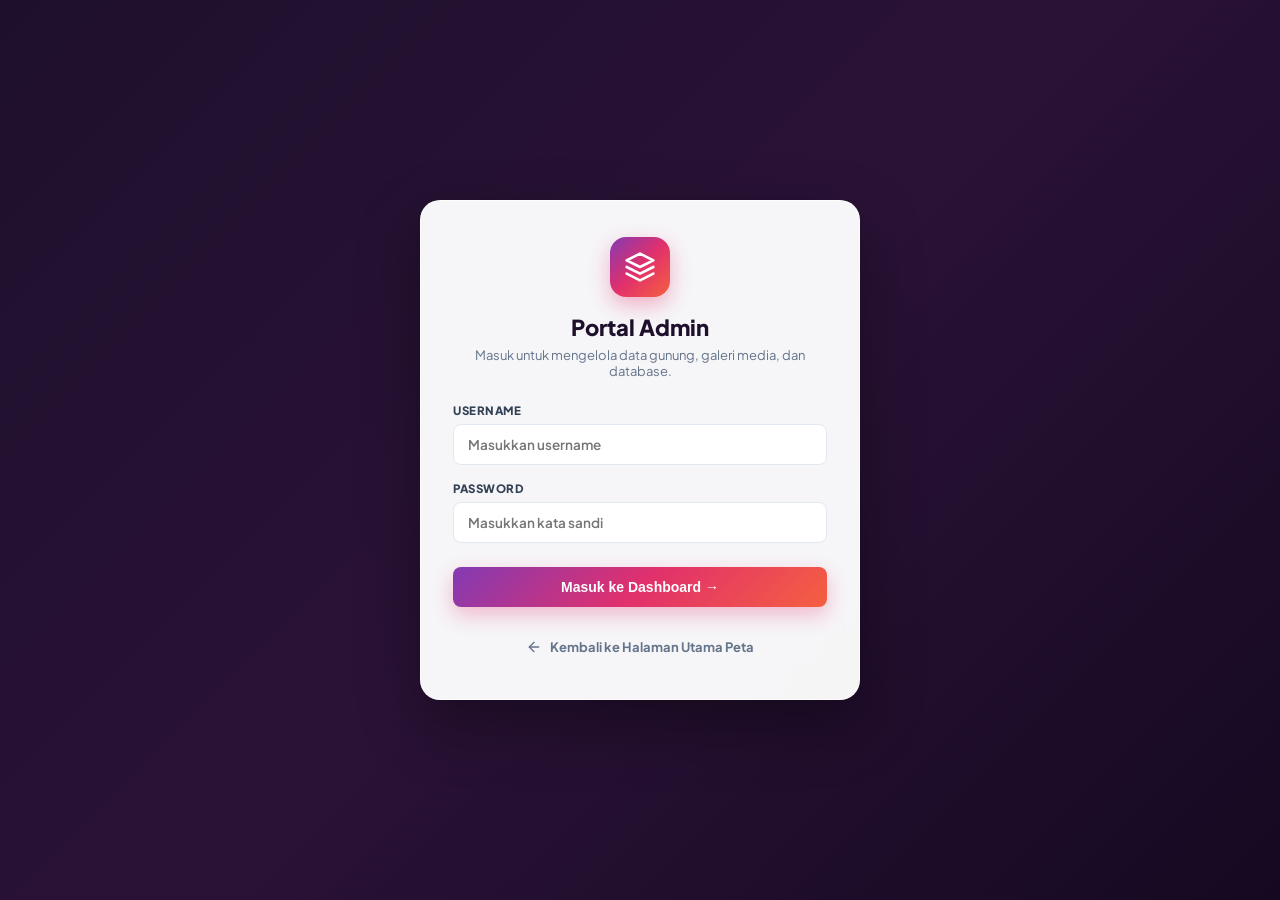
==== admin/index.html @ 13b09b6c "Kosongkan input login dan matikan autocomplete demi keamanan" ====
<!DOCTYPE html>
<html lang="id">
<head>
  <meta charset="UTF-8">
  <meta name="viewport" content="width=device-width, initial-scale=1.0">
  <title>Portal Admin &amp; Database — Mountain Gallery</title>

  <!-- Google Fonts -->
  <link rel="preconnect" href="https://fonts.googleapis.com">
  <link rel="preconnect" href="https://fonts.gstatic.com">
  <link href="https://fonts.googleapis.com/css2?family=Plus+Jakarta+Sans:wght@400;500;600;700;800;900&display=swap" rel="stylesheet">

  <!-- Admin Styles -->
  <link rel="stylesheet" href="../assets/css/admin.css">
</head>
<body>

  <!-- =========================================================
       1. LOGIN SCREEN (SHOWN WHEN NOT LOGGED IN)
       ========================================================= -->
  <div class="login-screen" id="loginScreen">
    <div class="login-card">
      <div class="login-logo">
        <span class="svg-icon">
          <svg viewBox="0 0 24 24"><path d="M12 2L2 7l10 5 10-5-10-5zM2 17l10 5 10-5M2 12l10 5 10-5"/></svg>
        </span>
      </div>
      <h2 class="login-title">Portal Admin</h2>
      <p class="login-subtitle">Masuk untuk mengelola data gunung, galeri media, dan database.</p>

      <form id="formLogin" autocomplete="off">
        <div class="form-group">
          <label for="loginUser">Username</label>
          <input type="text" id="loginUser" class="form-control" placeholder="Masukkan username" value="" required autocomplete="off">
        </div>

        <div class="form-group">
          <label for="loginPass">Password</label>
          <input type="password" id="loginPass" class="form-control" placeholder="Masukkan kata sandi" value="" required autocomplete="off">
        </div>

        <button type="submit" class="btn-login">
          Masuk ke Dashboard &rarr;
        </button>
      </form>

      <a href="../index.html" class="back-to-site">
        <span class="svg-icon"><svg viewBox="0 0 24 24"><line x1="19" y1="12" x2="5" y2="12"/><polyline points="12 19 5 12 12 5"/></svg></span>
        Kembali ke Halaman Utama Peta
      </a>
    </div>
  </div>

  <!-- =========================================================
       2. MAIN ADMIN APP (SHOWN WHEN AUTHENTICATED)
       ========================================================= -->
  <div class="admin-container" id="adminContainer">
    <!-- Topbar -->
    <header class="admin-topbar">
      <div class="admin-brand">
        <div class="admin-brand-logo">
          <span class="svg-icon"><svg viewBox="0 0 24 24"><path d="M3 19L9 8L14 15L17 11L21 19H3Z"/></svg></span>
        </div>
        <div class="admin-brand-text">
          <h1>Mountain Gallery <span class="badge-admin">Admin Portal</span></h1>
          <p>Database &amp; Content Management System</p>
        </div>
      </div>

      <div class="admin-topbar-actions">
        <a href="../index.html" class="btn-admin btn-admin-outline" target="_blank">
          <span class="svg-icon"><svg viewBox="0 0 24 24"><polygon points="1 6 1 22 8 18 16 22 23 18 23 2 16 6 8 2 1 6"/></svg></span>
          Lihat Peta Live
        </a>
        <button class="btn-admin btn-admin-danger" onclick="handleLogout()">
          <span class="svg-icon"><svg viewBox="0 0 24 24"><path d="M9 21H5a2 2 0 0 1-2-2V5a2 2 0 0 1 2-2h4"/><polyline points="16 17 21 12 16 7"/><line x1="21" y1="12" x2="9" y2="12"/></svg></span>
          Logout
        </button>
      </div>
    </header>

    <!-- Nav Tabs -->
    <nav class="admin-nav-tabs">
      <button class="admin-tab-btn active" data-tab="overview" onclick="switchTab('overview', this)">
        <span class="svg-icon"><svg viewBox="0 0 24 24"><rect x="3" y="3" width="7" height="7"/><rect x="14" y="3" width="7" height="7"/><rect x="14" y="14" width="7" height="7"/><rect x="3" y="14" width="7" height="7"/></svg></span>
        Ringkasan &amp; Statistik
      </button>

      <button class="admin-tab-btn" data-tab="mountains" onclick="switchTab('mountains', this)">
        <span class="svg-icon"><svg viewBox="0 0 24 24"><path d="M3 19L9 8L14 15L17 11L21 19H3Z"/></svg></span>
        Kelola Destinasi Gunung
      </button>

      <button class="admin-tab-btn" data-tab="media" onclick="switchTab('media', this)">
        <span class="svg-icon"><svg viewBox="0 0 24 24"><rect x="3" y="3" width="18" height="18" rx="2" ry="2"/><circle cx="8.5" cy="8.5" r="1.5"/><polyline points="21 15 16 10 5 21"/></svg></span>
        Kelola Galeri Foto &amp; Video
      </button>

      <button class="admin-tab-btn" data-tab="tools" onclick="switchTab('tools', this)">
        <span class="svg-icon"><svg viewBox="0 0 24 24"><path d="M21 15v4a2 2 0 0 1-2 2H5a2 2 0 0 1-2-2v-4"/><polyline points="7 10 12 15 17 10"/><line x1="12" y1="15" x2="12" y2="3"/></svg></span>
        Database &amp; Backup JSON
      </button>
    </nav>

    <!-- Main Content Area -->
    <main class="admin-main">
      
      <!-- =========================================================
           PANE 1: OVERVIEW & STATS
           ========================================================= -->
      <section class="tab-content-pane" id="tabPane-overview" style="display: block;">
        <div class="kpi-grid">
          <div class="kpi-card">
            <div class="kpi-icon-box kpi-icon-purple">
              <span class="svg-icon"><svg viewBox="0 0 24 24"><path d="M3 19L9 8L14 15L17 11L21 19H3Z"/></svg></span>
            </div>
            <div class="kpi-info">
              <span>Total Gunung Terdaftar</span>
              <h3 id="kpiTotalMountains">0</h3>
            </div>
          </div>

          <div class="kpi-card">
            <div class="kpi-icon-box kpi-icon-rose">
              <span class="svg-icon"><svg viewBox="0 0 24 24"><rect x="3" y="3" width="18" height="18" rx="2"/><circle cx="8.5" cy="8.5" r="1.5"/><polyline points="21 15 16 10 5 21"/></svg></span>
            </div>
            <div class="kpi-info">
              <span>Total Foto &amp; Video</span>
              <h3 id="kpiTotalMedia">0</h3>
            </div>
          </div>

          <div class="kpi-card">
            <div class="kpi-icon-box kpi-icon-emerald">
              <span class="svg-icon"><svg viewBox="0 0 24 24"><circle cx="12" cy="12" r="10"/><polyline points="12 6 12 12 16 14"/></svg></span>
            </div>
            <div class="kpi-info">
              <span>Total Jalur Pendakian</span>
              <h3 id="kpiTotalRoutes">0</h3>
            </div>
          </div>

          <div class="kpi-card">
            <div class="kpi-icon-box kpi-icon-amber">
              <span class="svg-icon"><svg viewBox="0 0 24 24"><path d="M22 12h-4l-3 9L9 3l-3 9H2"/></svg></span>
            </div>
            <div class="kpi-info">
              <span>Status Database</span>
              <h3 style="font-size:16px; color:var(--admin-emerald); margin-top:6px;">Tersinkronisasi</h3>
            </div>
          </div>
        </div>

        <div class="section-header">
          <div>
            <h2>Aksi Cepat &amp; Destinasi Terbaru</h2>
            <p>Kelola data gunung atau tambahkan destinasi baru ke peta secara instan.</p>
          </div>
          <button class="btn-admin btn-admin-primary" onclick="openAddMountainModal()">
            <span class="svg-icon"><svg viewBox="0 0 24 24"><line x1="12" y1="5" x2="12" y2="19"/><line x1="5" y1="12" x2="19" y2="12"/></svg></span>
            Tambah Gunung Baru
          </button>
        </div>

        <div style="background:var(--admin-surface); border:1px solid var(--admin-border); border-radius:var(--admin-radius-md); padding:20px;">
          <h4 style="font-size:14px; font-weight:800; margin-bottom:12px; color:var(--admin-text);">Daftar Gunung Tersimpan</h4>
          <div id="recentMountainsList"></div>
        </div>
      </section>

      <!-- =========================================================
           PANE 2: MOUNTAINS MANAGEMENT (CRUD)
           ========================================================= -->
      <section class="tab-content-pane" id="tabPane-mountains" style="display: none;">
        <div class="section-header">
          <div>
            <h2>Kelola Destinasi Gunung</h2>
            <p>Tambah, edit koordinat, ubah deskripsi, dan jalur pendakian.</p>
          </div>
          <button class="btn-admin btn-admin-primary" onclick="openAddMountainModal()">
            <span class="svg-icon"><svg viewBox="0 0 24 24"><line x1="12" y1="5" x2="12" y2="19"/><line x1="5" y1="12" x2="19" y2="12"/></svg></span>
            Tambah Gunung Baru
          </button>
        </div>

        <div class="mountain-table-container">
          <div class="table-search-bar">
            <input type="text" id="mountainSearchInput" class="form-control table-search-input" placeholder="Cari nama gunung atau lokasi...">
            <span style="font-size:12px; font-weight:700; color:var(--admin-muted);">Tersimpan di Local Database</span>
          </div>

          <div style="overflow-x:auto;">
            <table class="admin-table">
              <thead>
                <tr>
                  <th>Gunung</th>
                  <th>Ketinggian</th>
                  <th>Wilayah</th>
                  <th>Tingkat Kesulitan</th>
                  <th>Jumlah Media</th>
                  <th>Aksi</th>
                </tr>
              </thead>
              <tbody id="mountainTableBody"></tbody>
            </table>
          </div>
        </div>
      </section>

      <!-- =========================================================
           PANE 3: MEDIA & GALLERY MANAGER
           ========================================================= -->
      <section class="tab-content-pane" id="tabPane-media" style="display: none;">
        <div class="section-header">
          <div>
            <h2 id="currentMountainMediaTitle">Kelola Galeri Foto &amp; Video</h2>
            <p>Upload foto dokumentasi baru, atur cover utama, dan judul momen.</p>
          </div>
          <button class="btn-admin btn-admin-primary" onclick="openAddMediaModal()">
            <span class="svg-icon"><svg viewBox="0 0 24 24"><line x1="12" y1="5" x2="12" y2="19"/><line x1="5" y1="12" x2="19" y2="12"/></svg></span>
            Upload Foto / Video
          </button>
        </div>

        <!-- Selector Gunung -->
        <div class="media-mountain-selector" style="max-width:360px;">
          <label class="control-label" style="font-size:11.5px; font-weight:800; color:var(--admin-muted); margin-bottom:6px; display:block;">PILIH GUNUNG YANG DIKELOLA:</label>
          <select id="mediaMountainSelect" class="form-control" onchange="handleMediaMountainChange(event)"></select>
        </div>

        <!-- Media Grid -->
        <div class="media-grid" id="mediaGridContainer"></div>
      </section>

      <!-- =========================================================
           PANE 4: DATABASE TOOLS & BACKUP
           ========================================================= -->
      <section class="tab-content-pane" id="tabPane-tools" style="display: none;">
        <div class="section-header">
          <div>
            <h2>Database &amp; Alat Pemulihan</h2>
            <p>Ekspor backup seluruh data ke file JSON atau pulihkan data kapan saja.</p>
          </div>
        </div>

        <div class="grid-2-col">
          <!-- Backup Card -->
          <div style="background:var(--admin-surface); border:1px solid var(--admin-border); border-radius:var(--admin-radius-md); padding:24px;">
            <h3 style="font-size:16px; font-weight:900; margin-bottom:8px;">💾 Backup Database ke JSON</h3>
            <p style="font-size:12.5px; color:var(--admin-muted); margin-bottom:16px;">
              Unduh seluruh data master gunung, jalur pendakian, dan foto yang tersimpan ke dalam file backup <code>.json</code>.
            </p>
            <button class="btn-admin btn-admin-primary" onclick="handleExportJSON()">
              <span class="svg-icon"><svg viewBox="0 0 24 24"><path d="M21 15v4a2 2 0 0 1-2 2H5a2 2 0 0 1-2-2v-4"/><polyline points="7 10 12 15 17 10"/><line x1="12" y1="15" x2="12" y2="3"/></svg></span>
              Download Backup Database (.json)
            </button>
          </div>

          <!-- Restore Card -->
          <div style="background:var(--admin-surface); border:1px solid var(--admin-border); border-radius:var(--admin-radius-md); padding:24px;">
            <h3 style="font-size:16px; font-weight:900; margin-bottom:8px;">📥 Pulihkan Data dari JSON</h3>
            <p style="font-size:12.5px; color:var(--admin-muted); margin-bottom:16px;">
              Unggah file backup <code>.json</code> untuk memulihkan seluruh data gunung ke sistem.
            </p>
            <input type="file" id="importJsonInput" accept=".json" style="display:none;" onchange="handleImportJSON(event)">
            <button class="btn-admin btn-admin-outline" onclick="document.getElementById('importJsonInput').click()">
              <span class="svg-icon"><svg viewBox="0 0 24 24"><path d="M21 15v4a2 2 0 0 1-2 2H5a2 2 0 0 1-2-2v-4"/><polyline points="17 8 12 3 7 8"/><line x1="12" y1="3" x2="12" y2="15"/></svg></span>
              Pilih File Backup (.json)
            </button>
          </div>

          <!-- Password Settings Card -->
          <div style="background:var(--admin-surface); border:1px solid var(--admin-border); border-radius:var(--admin-radius-md); padding:24px;">
            <h3 style="font-size:16px; font-weight:900; margin-bottom:8px;">🔑 Ganti Username &amp; Password Admin</h3>
            <p style="font-size:12px; color:var(--admin-muted); margin-bottom:14px;">Ubah akun login portal admin Anda kapan saja.</p>
            <form id="formChangePassword">
              <div class="form-group">
                <label>Password Lama Saat Ini *</label>
                <input type="password" id="oldPasswordInput" class="form-control" placeholder="••••••••" required autocomplete="current-password">
              </div>
              <div class="form-group">
                <label>Username Baru (Opsional)</label>
                <input type="text" id="newUsernameInput" class="form-control" placeholder="cth: sufyan (kosongkan jika tetap admin)" autocomplete="username">
              </div>
              <div class="form-group">
                <label>Password Baru *</label>
                <input type="password" id="newPasswordInput" class="form-control" placeholder="••••••••" required autocomplete="new-password">
              </div>
              <button type="submit" class="btn-admin btn-admin-primary">Perbarui Akun Admin</button>
            </form>
          </div>

          <!-- Reset Card -->
          <div style="background:#fff1f2; border:1px solid #fecdd3; border-radius:var(--admin-radius-md); padding:24px;">
            <h3 style="font-size:16px; font-weight:900; color:var(--admin-rose); margin-bottom:8px;">⚠️ Reset ke Data Bawaan Pabrik</h3>
            <p style="font-size:12.5px; color:#881337; margin-bottom:16px;">
              Tindakan ini akan mengembalikan database ke 5 gunung awal (Cikuray, Papandayan, Sagara, Slamet, Tampomas).
            </p>
            <button class="btn-admin btn-admin-danger" onclick="handleResetDefaultDB()">
              Reset Seluruh Database
            </button>
          </div>
        </div>
      </section>

    </main>
  </div>

  <!-- =========================================================
       MODAL 1: TAMBAH / EDIT GUNUNG
       ========================================================= -->
  <div class="admin-modal-backdrop" id="modalMountain">
    <div class="admin-modal-card">
      <div class="admin-modal-header">
        <h3 id="modalMountainTitle">Tambah Destinasi Gunung</h3>
        <button type="button" class="btn-icon" onclick="closeMountainModal()">&times;</button>
      </div>

      <form id="formMountain">
        <div class="admin-modal-body">
          <input type="hidden" id="mountainIdInput">

          <div class="grid-2-col">
            <div class="form-group">
              <label>Nama Gunung *</label>
              <input type="text" id="mNama" class="form-control" placeholder="cth: Gunung Merbabu" required>
            </div>
            <div class="form-group">
              <label>Ketinggian Mdpl *</label>
              <input type="number" id="mMdpl" class="form-control" placeholder="cth: 3145" required>
            </div>
          </div>

          <div class="grid-2-col">
            <div class="form-group">
              <label>Kabupaten / Lokasi *</label>
              <input type="text" id="mLokasi" class="form-control" placeholder="cth: Magelang, Jawa Tengah" required>
            </div>
            <div class="form-group">
              <label>Wilayah / Region *</label>
              <select id="mRegion" class="form-control">
                <option value="Jawa Barat">Jawa Barat</option>
                <option value="Jawa Tengah">Jawa Tengah</option>
                <option value="Jawa Timur">Jawa Timur</option>
                <option value="Luar Jawa">Luar Jawa</option>
              </select>
            </div>
          </div>

          <div class="grid-2-col">
            <div class="form-group">
              <label>Latitude (Koordinat Garis Lintang) *</label>
              <input type="number" step="any" id="mLat" class="form-control" placeholder="cth: -7.4539" required>
            </div>
            <div class="form-group">
              <label>Longitude (Koordinat Garis Bujur) *</label>
              <input type="number" step="any" id="mLng" class="form-control" placeholder="cth: 110.4395" required>
            </div>
          </div>

          <div class="grid-2-col">
            <div class="form-group">
              <label>Tingkat Kesulitan</label>
              <select id="mKesulitan" class="form-control">
                <option value="Mudah (Ramah Pemula)">Mudah (Ramah Pemula)</option>
                <option value="Menengah">Menengah</option>
                <option value="Menantang">Menantang</option>
                <option value="Menantang / Ekstrem">Menantang / Ekstrem</option>
              </select>
            </div>
            <div class="form-group">
              <label>Estimasi Waktu Tempuh</label>
              <input type="text" id="mEstimasi" class="form-control" placeholder="cth: 6 - 8 Jam">
            </div>
          </div>

          <div class="grid-2-col">
            <div class="form-group">
              <label>Suhu Puncak</label>
              <input type="text" id="mSuhu" class="form-control" placeholder="cth: 6°C - 12°C">
            </div>
            <div class="form-group">
              <label>URL / Path Foto Cover</label>
              <input type="text" id="mCover" class="form-control" placeholder="cth: assets/img/gunung-cikuray.jpg atau URL Web">
            </div>
          </div>

          <div class="form-group">
            <label>Atribusi Hak Cipta Foto</label>
            <input type="text" id="mAtribusi" class="form-control" placeholder="cth: Foto oleh Pudyatmoko, Wikimedia Commons CC-BY-SA 4.0">
          </div>

          <div class="form-group">
            <label>Deskripsi Utama Gunung *</label>
            <textarea id="mDeskripsi" class="form-control" rows="3" placeholder="Tulis ringkasan karakter gunung..." required></textarea>
          </div>

          <div class="form-group">
            <label>Deskripsi Tambahan / Info Momen</label>
            <textarea id="mDeskripsiTambahan" class="form-control" rows="2" placeholder="Info tambahan suasana pendakian..."></textarea>
          </div>

          <div class="form-group">
            <label>Tags (Pisahkan dengan koma)</label>
            <input type="text" id="mTags" class="form-control" placeholder="cth: Jawa Tengah, 3.145 Mdpl, Samudra Awan, Sunrise Spot">
          </div>

          <!-- Jalur Pendakian Repeater -->
          <div class="form-group">
            <div style="display:flex; justify-content:space-between; align-items:center; margin-bottom:6px;">
              <label>Daftar Jalur Pendakian</label>
              <button type="button" class="btn-admin btn-admin-outline" style="padding:3px 8px; font-size:11px;" onclick="addRouteRow()">
                + Tambah Jalur
              </button>
            </div>
            <div id="routesRepeaterContainer"></div>
          </div>
        </div>

        <div class="admin-modal-footer">
          <button type="button" class="btn-admin btn-admin-outline" onclick="closeMountainModal()">Batal</button>
          <button type="submit" class="btn-admin btn-admin-primary">Simpan ke Database</button>
        </div>
      </form>
    </div>
  </div>

  <!-- =========================================================
       MODAL 2: UPLOAD FOTO / VIDEO
       ========================================================= -->
  <div class="admin-modal-backdrop" id="modalAddMedia">
    <div class="admin-modal-card" style="max-width: 520px;">
      <div class="admin-modal-header">
        <h3>Upload Foto / Video Dokumentasi</h3>
        <button type="button" class="btn-icon" onclick="closeAddMediaModal()">&times;</button>
      </div>

      <form id="formAddMedia">
        <div class="admin-modal-body">
          <!-- Dropzone -->
          <div class="dropzone" onclick="document.getElementById('mediaFileInput').click()">
            <div class="dropzone-icon">
              <span class="svg-icon"><svg viewBox="0 0 24 24"><path d="M21 15v4a2 2 0 0 1-2 2H5a2 2 0 0 1-2-2v-4"/><polyline points="17 8 12 3 7 8"/><line x1="12" y1="3" x2="12" y2="15"/></svg></span>
            </div>
            <h4>Klik untuk Pilih Foto dari Komputer</h4>
            <p>Format JPG, PNG, WEBP (Otomatis dikonversi &amp; disimpan ke database)</p>
          </div>
          <input type="file" id="mediaFileInput" accept="image/*" style="display:none;">

          <div class="form-group">
            <label>Atau Masukkan URL Gambar Langsung</label>
            <input type="text" id="mediaSrcInput" class="form-control" placeholder="cth: https://images.unsplash.com/... atau galeri/gunung-cikuray/img/...">
          </div>

          <img id="mediaSrcPreview" src="" alt="Preview" style="display:none; width:100%; height:160px; object-fit:cover; border-radius:8px; margin-bottom:14px;">

          <div class="grid-2-col">
            <div class="form-group">
              <label>Judul Foto / Momen *</label>
              <input type="text" id="mediaTitleInput" class="form-control" placeholder="cth: Sunrise Pos 4" required>
            </div>
            <div class="form-group">
              <label>Tipe Media</label>
              <select id="mediaTypeSelect" class="form-control">
                <option value="image">Foto (Gambar)</option>
                <option value="video">Video</option>
              </select>
            </div>
          </div>

          <div class="form-group">
            <label>Deskripsi Momen</label>
            <textarea id="mediaDescInput" class="form-control" rows="2" placeholder="Ceritakan suasana di foto ini..."></textarea>
          </div>

          <div style="display:flex; align-items:center; gap:8px; margin-top:8px;">
            <input type="checkbox" id="mediaIsCoverCheckbox" style="width:16px; height:16px;">
            <label for="mediaIsCoverCheckbox" style="font-size:12.5px; font-weight:700; color:var(--admin-text); cursor:pointer;">
              Jadikan foto ini sebagai Cover Utama Gunung
            </label>
          </div>
        </div>

        <div class="admin-modal-footer">
          <button type="button" class="btn-admin btn-admin-outline" onclick="closeAddMediaModal()">Batal</button>
          <button type="submit" class="btn-admin btn-admin-primary">Simpan ke Galeri</button>
        </div>
      </form>
    </div>
  </div>

  <!-- Toast Box -->
  <div class="toast-box" id="adminToast"></div>

  <!-- Scripts -->
  <script src="../assets/js/data.js"></script>
  <script src="../assets/js/db.js"></script>
  <script src="../assets/js/admin.js"></script>
</body>
</html>
---- assets/css/admin.css ----
/* =========================================================
   MOUNTAIN GALLERY - ADMIN PORTAL & DASHBOARD STYLES
   ========================================================= */

:root {
  --admin-bg: #f8fafc;
  --admin-surface: #ffffff;
  --admin-border: #e2e8f0;
  --admin-text: #0f172a;
  --admin-muted: #64748b;
  --admin-primary: #833ab4;
  --admin-secondary: #e1306c;
  --admin-accent: #f56040;
  --admin-emerald: #10b981;
  --admin-amber: #f59e0b;
  --admin-rose: #ef4444;
  --admin-radius-sm: 8px;
  --admin-radius-md: 14px;
  --admin-radius-lg: 20px;
  --admin-shadow-sm: 0 2px 8px rgba(15, 23, 42, 0.04);
  --admin-shadow-md: 0 8px 24px rgba(15, 23, 42, 0.08);
  --admin-shadow-lg: 0 16px 40px rgba(15, 23, 42, 0.12);
  --font-main: 'Plus Jakarta Sans', system-ui, -apple-system, sans-serif;
}

* { box-sizing: border-box; margin: 0; padding: 0; }

body {
  font-family: var(--font-main);
  background: var(--admin-bg);
  color: var(--admin-text);
  min-height: 100vh;
  display: flex;
  flex-direction: column;
}

/* Helper SVG Icon */
.svg-icon {
  display: inline-flex;
  align-items: center;
  justify-content: center;
  flex-shrink: 0;
  width: 18px;
  height: 18px;
  max-width: 100%;
}
.svg-icon svg {
  width: 100%;
  height: 100%;
  stroke: currentColor;
  fill: none;
  stroke-width: 2;
  stroke-linecap: round;
  stroke-linejoin: round;
  display: block;
}

/* =========================================================
   1. AUTH / LOGIN SCREEN
   ========================================================= */
.login-screen {
  display: flex;
  align-items: center;
  justify-content: center;
  min-height: 100vh;
  padding: 20px;
  background: linear-gradient(135deg, #1e102d 0%, #2a1236 50%, #150921 100%);
}

.login-card {
  width: 100%;
  max-width: 440px;
  background: rgba(255, 255, 255, 0.96);
  backdrop-filter: blur(16px);
  border-radius: var(--admin-radius-lg);
  padding: 36px 32px;
  box-shadow: 0 24px 60px rgba(0, 0, 0, 0.35);
  border: 1px solid rgba(255, 255, 255, 0.8);
  text-align: center;
}

.login-logo {
  width: 60px;
  height: 60px;
  border-radius: 16px;
  background: linear-gradient(135deg, #833ab4, #e1306c, #f56040);
  color: #ffffff;
  display: flex;
  align-items: center;
  justify-content: center;
  margin: 0 auto 16px auto;
  box-shadow: 0 8px 20px rgba(225, 48, 108, 0.35);
}
.login-logo .svg-icon { width: 32px; height: 32px; }

.login-title {
  font-size: 22px;
  font-weight: 900;
  color: #1e102d;
  margin-bottom: 6px;
}
.login-subtitle {
  font-size: 13px;
  color: var(--admin-muted);
  margin-bottom: 24px;
}

.form-group {
  display: flex;
  flex-direction: column;
  gap: 6px;
  text-align: left;
  margin-bottom: 16px;
}
.form-group label {
  font-size: 11.5px;
  font-weight: 800;
  color: #334155;
  text-transform: uppercase;
  letter-spacing: 0.5px;
}
.form-control {
  width: 100%;
  padding: 11px 14px;
  border: 1.5px solid var(--admin-border);
  border-radius: var(--admin-radius-sm);
  font-size: 13.5px;
  font-family: inherit;
  color: var(--admin-text);
  outline: none;
  background: #ffffff;
  transition: all 0.2s;
  font-weight: 600;
}
.form-control:focus {
  border-color: var(--admin-secondary);
  box-shadow: 0 0 0 3.5px rgba(225, 48, 108, 0.15);
}

.btn-login {
  width: 100%;
  padding: 12px;
  border-radius: var(--admin-radius-sm);
  border: none;
  background: linear-gradient(135deg, #833ab4 0%, #e1306c 50%, #f56040 100%);
  color: #ffffff;
  font-weight: 800;
  font-size: 14px;
  cursor: pointer;
  box-shadow: 0 8px 20px rgba(225, 48, 108, 0.3);
  transition: all 0.2s;
  margin-top: 8px;
}
.btn-login:hover {
  transform: translateY(-2px);
  box-shadow: 0 12px 28px rgba(225, 48, 108, 0.4);
}

.back-to-site {
  display: inline-flex;
  align-items: center;
  justify-content: center;
  gap: 8px;
  margin-top: 24px;
  font-size: 13px;
  color: var(--admin-muted);
  text-decoration: none;
  font-weight: 700;
  transition: all 0.2s;
  padding: 8px 16px;
  border-radius: var(--admin-radius-sm);
}
.back-to-site:hover {
  color: var(--admin-secondary);
  background: rgba(225, 48, 108, 0.06);
}
.back-to-site .svg-icon {
  width: 16px;
  height: 16px;
  min-width: 16px;
}

/* =========================================================
   2. ADMIN APP CONTAINER & TOPBAR
   ========================================================= */
.admin-container {
  display: none;
  flex-direction: column;
  min-height: 100vh;
}
.admin-container.active { display: flex; }

.admin-topbar {
  height: 70px;
  background: var(--admin-surface);
  border-bottom: 1px solid var(--admin-border);
  display: flex;
  align-items: center;
  justify-content: space-between;
  padding: 0 28px;
  position: sticky;
  top: 0;
  z-index: 100;
  box-shadow: var(--admin-shadow-sm);
}

.admin-brand {
  display: flex;
  align-items: center;
  gap: 12px;
}
.admin-brand-logo {
  width: 40px;
  height: 40px;
  border-radius: 12px;
  background: linear-gradient(135deg, #833ab4, #e1306c, #f56040);
  color: #ffffff;
  display: flex;
  align-items: center;
  justify-content: center;
}
.admin-brand-logo .svg-icon { width: 22px; height: 22px; }
.admin-brand-text h1 {
  font-size: 17px;
  font-weight: 900;
  color: var(--admin-text);
  display: flex;
  align-items: center;
  gap: 8px;
}
.badge-admin {
  font-size: 10px;
  font-weight: 800;
  padding: 2px 8px;
  border-radius: 999px;
  background: #fdf2f8;
  color: var(--admin-secondary);
  border: 1px solid #fbcfe8;
  text-transform: uppercase;
}
.admin-brand-text p {
  font-size: 11.5px;
  color: var(--admin-muted);
  font-weight: 600;
}

.admin-topbar-actions {
  display: flex;
  align-items: center;
  gap: 10px;
}

.btn-admin {
  display: inline-flex;
  align-items: center;
  gap: 7px;
  padding: 8px 14px;
  border-radius: var(--admin-radius-sm);
  font-size: 12.5px;
  font-weight: 700;
  cursor: pointer;
  border: 1px solid transparent;
  transition: all 0.2s;
  text-decoration: none;
}
.btn-admin .svg-icon { width: 15px; height: 15px; }

.btn-admin-outline {
  background: var(--admin-surface);
  border-color: var(--admin-border);
  color: var(--admin-text);
}
.btn-admin-outline:hover {
  background: var(--admin-bg);
  border-color: #cbd5e1;
}

.btn-admin-primary {
  background: linear-gradient(135deg, #833ab4 0%, #e1306c 100%);
  color: #ffffff;
  box-shadow: 0 4px 12px rgba(225, 48, 108, 0.25);
}
.btn-admin-primary:hover {
  transform: translateY(-1px);
  box-shadow: 0 6px 16px rgba(225, 48, 108, 0.35);
}

.btn-admin-danger {
  background: #fee2e2;
  color: var(--admin-rose);
  border-color: #fca5a5;
}
.btn-admin-danger:hover {
  background: var(--admin-rose);
  color: #ffffff;
}

/* =========================================================
   3. NAV TABS & MAIN CONTENT
   ========================================================= */
.admin-nav-tabs {
  background: var(--admin-surface);
  border-bottom: 1px solid var(--admin-border);
  padding: 0 28px;
  display: flex;
  gap: 8px;
  overflow-x: auto;
}

.admin-tab-btn {
  padding: 14px 16px;
  border: none;
  background: transparent;
  color: var(--admin-muted);
  font-size: 13px;
  font-weight: 700;
  cursor: pointer;
  display: inline-flex;
  align-items: center;
  gap: 8px;
  border-bottom: 2.5px solid transparent;
  transition: all 0.2s;
  white-space: nowrap;
}
.admin-tab-btn .svg-icon { width: 16px; height: 16px; }
.admin-tab-btn:hover { color: var(--admin-secondary); }
.admin-tab-btn.active {
  color: var(--admin-secondary);
  border-bottom-color: var(--admin-secondary);
}

.admin-main {
  flex: 1;
  padding: 28px;
  max-width: 1240px;
  width: 100%;
  margin: 0 auto;
}

/* KPI Overview Strip */
.kpi-grid {
  display: grid;
  grid-template-columns: repeat(auto-fit, minmax(240px, 1fr));
  gap: 16px;
  margin-bottom: 28px;
}
.kpi-card {
  background: var(--admin-surface);
  border: 1px solid var(--admin-border);
  border-radius: var(--admin-radius-md);
  padding: 20px;
  display: flex;
  align-items: center;
  gap: 16px;
  box-shadow: var(--admin-shadow-sm);
}
.kpi-icon-box {
  width: 48px;
  height: 48px;
  border-radius: 14px;
  display: flex;
  align-items: center;
  justify-content: center;
  flex-shrink: 0;
}
.kpi-icon-box .svg-icon { width: 24px; height: 24px; }
.kpi-icon-purple { background: #f3e8ff; color: var(--admin-primary); }
.kpi-icon-rose { background: #ffe4e6; color: var(--admin-secondary); }
.kpi-icon-emerald { background: #d1fae5; color: var(--admin-emerald); }
.kpi-icon-amber { background: #fef3c7; color: var(--admin-amber); }

.kpi-info span {
  font-size: 11px;
  font-weight: 800;
  color: var(--admin-muted);
  text-transform: uppercase;
  letter-spacing: 0.5px;
}
.kpi-info h3 {
  font-size: 24px;
  font-weight: 900;
  color: var(--admin-text);
  margin-top: 2px;
}

/* Section Header */
.section-header {
  display: flex;
  align-items: center;
  justify-content: space-between;
  flex-wrap: wrap;
  gap: 12px;
  margin-bottom: 20px;
}
.section-header h2 {
  font-size: 18px;
  font-weight: 900;
  color: var(--admin-text);
}
.section-header p {
  font-size: 12.5px;
  color: var(--admin-muted);
  margin-top: 2px;
}

/* =========================================================
   4. MOUNTAINS TABLE & CARDS
   ========================================================= */
.mountain-table-container {
  background: var(--admin-surface);
  border: 1px solid var(--admin-border);
  border-radius: var(--admin-radius-md);
  overflow: hidden;
  box-shadow: var(--admin-shadow-sm);
}

.table-search-bar {
  padding: 14px 18px;
  border-bottom: 1px solid var(--admin-border);
  display: flex;
  justify-content: space-between;
  align-items: center;
  gap: 12px;
  background: #fafafa;
}
.table-search-input {
  max-width: 320px;
  width: 100%;
}

.admin-table {
  width: 100%;
  border-collapse: collapse;
  text-align: left;
  font-size: 13px;
}
.admin-table th {
  background: #f8fafc;
  padding: 12px 18px;
  font-weight: 800;
  font-size: 11px;
  color: var(--admin-muted);
  text-transform: uppercase;
  letter-spacing: 0.5px;
  border-bottom: 1px solid var(--admin-border);
}
.admin-table td {
  padding: 14px 18px;
  border-bottom: 1px solid var(--admin-border);
  vertical-align: middle;
}
.admin-table tr:hover td {
  background: #fdfbff;
}

.mountain-cell {
  display: flex;
  align-items: center;
  gap: 12px;
}
.mountain-thumb-mini {
  width: 44px;
  height: 44px;
  border-radius: 10px;
  object-fit: cover;
  border: 1px solid var(--admin-border);
}
.mountain-cell-info strong {
  font-size: 14px;
  font-weight: 800;
  color: var(--admin-text);
  display: block;
}
.mountain-cell-info small {
  font-size: 11.5px;
  color: var(--admin-muted);
  font-weight: 600;
}

.action-btns-group {
  display: flex;
  align-items: center;
  gap: 6px;
}
.btn-icon {
  width: 32px;
  height: 32px;
  border-radius: 8px;
  border: 1px solid var(--admin-border);
  background: #ffffff;
  color: var(--admin-muted);
  cursor: pointer;
  display: flex;
  align-items: center;
  justify-content: center;
  transition: all 0.2s;
}
.btn-icon .svg-icon { width: 14px; height: 14px; }
.btn-icon:hover {
  background: #f8fafc;
  color: var(--admin-secondary);
  border-color: var(--admin-secondary);
}
.btn-icon-danger:hover {
  background: #fee2e2;
  color: var(--admin-rose);
  border-color: #fca5a5;
}

/* =========================================================
   5. MEDIA MANAGER (GALLERY GRID)
   ========================================================= */
.media-mountain-selector {
  margin-bottom: 20px;
}

.media-grid {
  display: grid;
  grid-template-columns: repeat(auto-fill, minmax(200px, 1fr));
  gap: 16px;
}
.media-card-item {
  position: relative;
  background: #ffffff;
  border-radius: var(--admin-radius-md);
  border: 1px solid var(--admin-border);
  overflow: hidden;
  box-shadow: var(--admin-shadow-sm);
  display: flex;
  flex-direction: column;
}
.media-thumb-box {
  position: relative;
  width: 100%;
  height: 140px;
  background: #1e102d;
  overflow: hidden;
}
.media-thumb-box img, .media-thumb-box video {
  width: 100%;
  height: 100%;
  object-fit: cover;
}
.media-badge-cover {
  position: absolute;
  top: 8px;
  left: 8px;
  background: rgba(16, 185, 129, 0.9);
  backdrop-filter: blur(4px);
  color: #ffffff;
  font-size: 10px;
  font-weight: 800;
  padding: 3px 8px;
  border-radius: 999px;
  text-transform: uppercase;
}
.media-card-body {
  padding: 10px 12px;
  flex: 1;
  display: flex;
  flex-direction: column;
  justify-content: space-between;
}
.media-card-title {
  font-size: 12.5px;
  font-weight: 800;
  color: var(--admin-text);
  margin-bottom: 4px;
  overflow: hidden;
  text-overflow: ellipsis;
  white-space: nowrap;
}
.media-card-desc {
  font-size: 11px;
  color: var(--admin-muted);
  line-height: 1.3;
  margin-bottom: 10px;
  display: -webkit-box;
  -webkit-line-clamp: 2;
  -webkit-box-orient: vertical;
  overflow: hidden;
}
.media-card-actions {
  display: flex;
  align-items: center;
  justify-content: space-between;
  padding-top: 8px;
  border-top: 1px solid var(--admin-border);
}

/* Upload Dropzone */
.dropzone {
  border: 2px dashed #cbd5e1;
  border-radius: var(--admin-radius-md);
  padding: 32px 20px;
  text-align: center;
  background: #f8fafc;
  cursor: pointer;
  transition: all 0.2s;
  margin-bottom: 16px;
}
.dropzone:hover, .dropzone.dragover {
  border-color: var(--admin-secondary);
  background: #fdf2f8;
}
.dropzone-icon {
  width: 48px;
  height: 48px;
  border-radius: 50%;
  background: #ffffff;
  color: var(--admin-secondary);
  display: flex;
  align-items: center;
  justify-content: center;
  margin: 0 auto 12px auto;
  box-shadow: 0 4px 12px rgba(225, 48, 108, 0.15);
}
.dropzone-icon .svg-icon { width: 24px; height: 24px; }
.dropzone h4 {
  font-size: 14px;
  font-weight: 800;
  color: var(--admin-text);
  margin-bottom: 4px;
}
.dropzone p {
  font-size: 12px;
  color: var(--admin-muted);
}

/* =========================================================
   6. MODALS
   ========================================================= */
.admin-modal-backdrop {
  position: fixed;
  inset: 0;
  background: rgba(15, 23, 42, 0.65);
  backdrop-filter: blur(6px);
  z-index: 2000;
  display: none;
  align-items: center;
  justify-content: center;
  padding: 20px;
}
.admin-modal-backdrop.active { display: flex; }

.admin-modal-card {
  background: var(--admin-surface);
  width: min(720px, 100%);
  border-radius: var(--admin-radius-lg);
  box-shadow: var(--admin-shadow-lg);
  border: 1px solid var(--admin-border);
  display: flex;
  flex-direction: column;
  max-height: 90vh;
  overflow: hidden;
}
.admin-modal-header {
  padding: 20px 24px;
  border-bottom: 1px solid var(--admin-border);
  display: flex;
  justify-content: space-between;
  align-items: center;
}
.admin-modal-header h3 {
  font-size: 17px;
  font-weight: 900;
  color: var(--admin-text);
}
.admin-modal-body {
  padding: 24px;
  overflow-y: auto;
  flex: 1;
}
.admin-modal-footer {
  padding: 16px 24px;
  border-top: 1px solid var(--admin-border);
  display: flex;
  justify-content: flex-end;
  gap: 10px;
  background: #fafafa;
}

.grid-2-col {
  display: grid;
  grid-template-columns: 1fr 1fr;
  gap: 14px;
}

/* Dynamic Routes Repeater */
.route-item-row {
  display: flex;
  gap: 8px;
  margin-bottom: 8px;
}

/* Toast */
.toast-box {
  position: fixed;
  bottom: 24px;
  right: 24px;
  background: #1e102d;
  color: #ffffff;
  padding: 12px 20px;
  border-radius: var(--admin-radius-md);
  box-shadow: 0 10px 30px rgba(0, 0, 0, 0.3);
  font-size: 13px;
  font-weight: 700;
  display: flex;
  align-items: center;
  gap: 10px;
  z-index: 9999;
  transform: translateY(100px);
  opacity: 0;
  transition: all 0.3s cubic-bezier(0.16, 1, 0.3, 1);
}
.toast-box.show {
  transform: translateY(0);
  opacity: 1;
}

/* Mobile Rules */
@media (max-width: 768px) {
  .admin-topbar { padding: 0 16px; }
  .admin-nav-tabs { padding: 0 16px; }
  .admin-main { padding: 16px; }
  .grid-2-col { grid-template-columns: 1fr; }
}
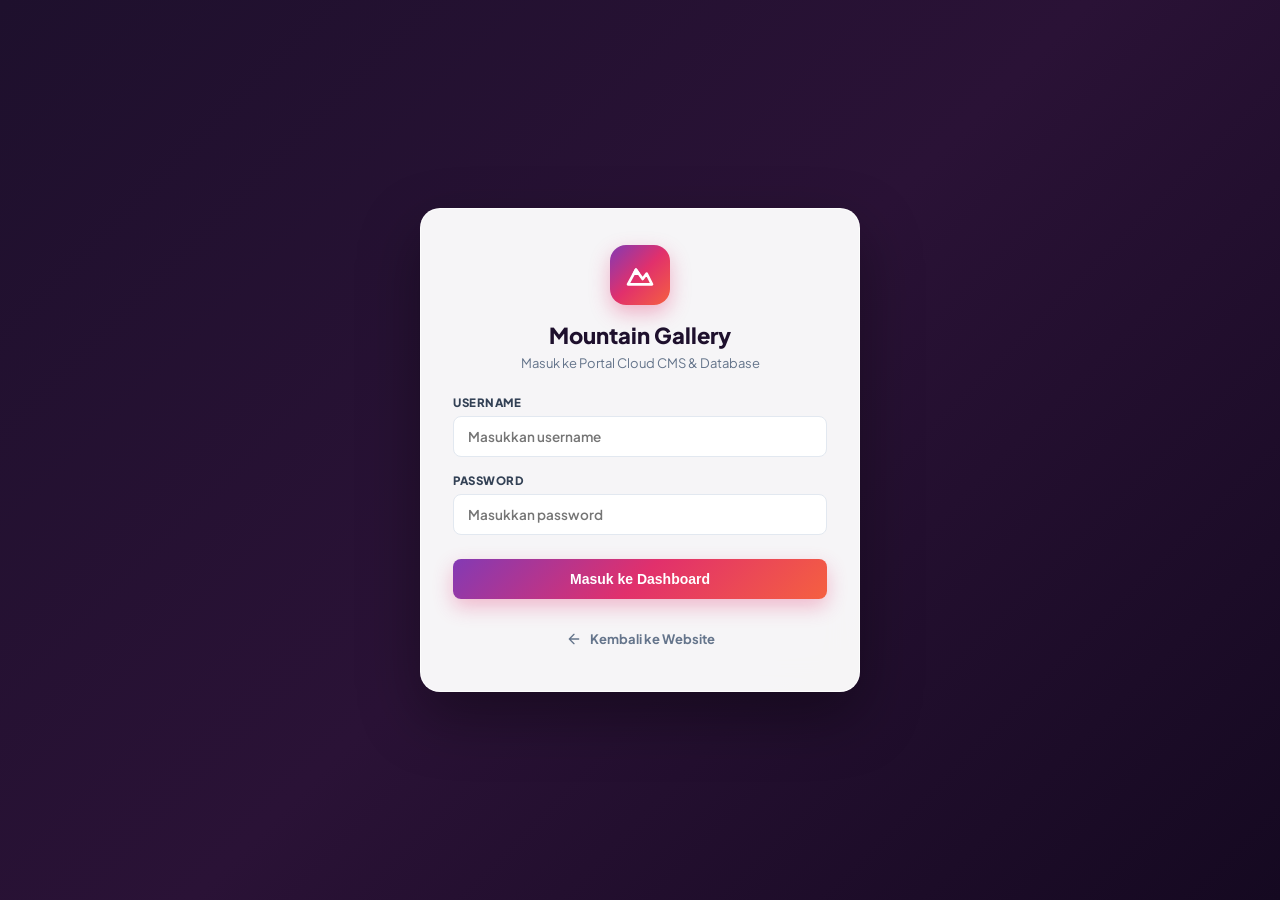
==== commit 47f76f83: "Implementasi Cloud Stack Mountain Gallery (Vercel + Supabase CloudDB + Cloud Storage + Admin CMS)" ====
--- a/admin/index.html
+++ b/admin/index.html
@@ -3,58 +3,55 @@
 <head>
   <meta charset="UTF-8">
   <meta name="viewport" content="width=device-width, initial-scale=1.0">
-  <title>Portal Admin &amp; Database — Mountain Gallery</title>
-
-  <!-- Google Fonts -->
+  <title>Admin Dashboard — Mountain Gallery Cloud</title>
+  
   <link rel="preconnect" href="https://fonts.googleapis.com">
-  <link rel="preconnect" href="https://fonts.gstatic.com">
+  <link rel="preconnect" href="https://fonts.gstatic.com" crossorigin>
   <link href="https://fonts.googleapis.com/css2?family=Plus+Jakarta+Sans:wght@400;500;600;700;800;900&display=swap" rel="stylesheet">
 
-  <!-- Admin Styles -->
   <link rel="stylesheet" href="../assets/css/admin.css">
 </head>
 <body>
 
   <!-- =========================================================
-       1. LOGIN SCREEN (SHOWN WHEN NOT LOGGED IN)
+       1. AUTH / LOGIN SCREEN
        ========================================================= -->
   <div class="login-screen" id="loginScreen">
     <div class="login-card">
       <div class="login-logo">
-        <span class="svg-icon">
-          <svg viewBox="0 0 24 24"><path d="M12 2L2 7l10 5 10-5-10-5zM2 17l10 5 10-5M2 12l10 5 10-5"/></svg>
-        </span>
+        <span class="svg-icon"><svg viewBox="0 0 24 24"><path d="M3 19L9 8L14 15L17 11L21 19H3Z"/><path d="M9 8L11 11H7.5L9 8Z"/></svg></span>
       </div>
-      <h2 class="login-title">Portal Admin</h2>
-      <p class="login-subtitle">Masuk untuk mengelola data gunung, galeri media, dan database.</p>
-
-      <form id="formLogin" autocomplete="off">
+      <h2 class="login-title">Mountain Gallery</h2>
+      <p class="login-subtitle">Masuk ke Portal Cloud CMS &amp; Database</p>
+
+      <form id="formLogin">
         <div class="form-group">
           <label for="loginUser">Username</label>
-          <input type="text" id="loginUser" class="form-control" placeholder="Masukkan username" value="" required autocomplete="off">
+          <input type="text" id="loginUser" class="form-control" placeholder="Masukkan username" value="" autocomplete="off" required>
         </div>
 
         <div class="form-group">
           <label for="loginPass">Password</label>
-          <input type="password" id="loginPass" class="form-control" placeholder="Masukkan kata sandi" value="" required autocomplete="off">
+          <input type="password" id="loginPass" class="form-control" placeholder="Masukkan password" value="" autocomplete="off" required>
         </div>
 
         <button type="submit" class="btn-login">
-          Masuk ke Dashboard &rarr;
+          Masuk ke Dashboard
         </button>
       </form>
 
       <a href="../index.html" class="back-to-site">
-        <span class="svg-icon"><svg viewBox="0 0 24 24"><line x1="19" y1="12" x2="5" y2="12"/><polyline points="12 19 5 12 12 5"/></svg></span>
-        Kembali ke Halaman Utama Peta
+        <span class="svg-icon"><svg viewBox="0 0 24 24"><path d="M19 12H5M12 19l-7-7 7-7"/></svg></span>
+        Kembali ke Website
       </a>
     </div>
   </div>
 
   <!-- =========================================================
-       2. MAIN ADMIN APP (SHOWN WHEN AUTHENTICATED)
+       2. ADMIN DASHBOARD CONTAINER
        ========================================================= -->
   <div class="admin-container" id="adminContainer">
+    
     <!-- Topbar -->
     <header class="admin-topbar">
       <div class="admin-brand">
@@ -62,17 +59,23 @@
           <span class="svg-icon"><svg viewBox="0 0 24 24"><path d="M3 19L9 8L14 15L17 11L21 19H3Z"/></svg></span>
         </div>
         <div class="admin-brand-text">
-          <h1>Mountain Gallery <span class="badge-admin">Admin Portal</span></h1>
-          <p>Database &amp; Content Management System</p>
+          <h1>Mountain Gallery <span class="badge-admin">Cloud CMS</span></h1>
+          <p>Portal Manajemen Data &amp; Media Dokumentasi</p>
         </div>
       </div>
 
       <div class="admin-topbar-actions">
-        <a href="../index.html" class="btn-admin btn-admin-outline" target="_blank">
-          <span class="svg-icon"><svg viewBox="0 0 24 24"><polygon points="1 6 1 22 8 18 16 22 23 18 23 2 16 6 8 2 1 6"/></svg></span>
-          Lihat Peta Live
+        <!-- Cloud Status Badge -->
+        <div class="cloud-status-pill cloud-status-connected" id="cloudConnectionBadge">
+          <span class="status-dot"></span> Memeriksa Status...
+        </div>
+
+        <a href="../index.html" target="_blank" class="btn-admin btn-admin-outline">
+          <span class="svg-icon"><svg viewBox="0 0 24 24"><path d="M18 13v6a2 2 0 0 1-2 2H5a2 2 0 0 1-2-2V8a2 2 0 0 1 2-2h6"/><polyline points="15 3 21 3 21 9"/><line x1="10" y1="14" x2="21" y2="3"/></svg></span>
+          Lihat Web Live
         </a>
-        <button class="btn-admin btn-admin-danger" onclick="handleLogout()">
+
+        <button type="button" class="btn-admin btn-admin-danger" onclick="handleLogout()">
           <span class="svg-icon"><svg viewBox="0 0 24 24"><path d="M9 21H5a2 2 0 0 1-2-2V5a2 2 0 0 1 2-2h4"/><polyline points="16 17 21 12 16 7"/><line x1="21" y1="12" x2="9" y2="12"/></svg></span>
           Logout
         </button>
@@ -81,103 +84,89 @@
 
     <!-- Nav Tabs -->
     <nav class="admin-nav-tabs">
-      <button class="admin-tab-btn active" data-tab="overview" onclick="switchTab('overview', this)">
+      <button type="button" class="admin-tab-btn active" data-tab="overview" onclick="switchTab('overview', this)">
         <span class="svg-icon"><svg viewBox="0 0 24 24"><rect x="3" y="3" width="7" height="7"/><rect x="14" y="3" width="7" height="7"/><rect x="14" y="14" width="7" height="7"/><rect x="3" y="14" width="7" height="7"/></svg></span>
-        Ringkasan &amp; Statistik
+        Ringkasan
       </button>
-
-      <button class="admin-tab-btn" data-tab="mountains" onclick="switchTab('mountains', this)">
+      <button type="button" class="admin-tab-btn" data-tab="mountains" onclick="switchTab('mountains', this)">
         <span class="svg-icon"><svg viewBox="0 0 24 24"><path d="M3 19L9 8L14 15L17 11L21 19H3Z"/></svg></span>
-        Kelola Destinasi Gunung
+        Destinasi Gunung
       </button>
-
-      <button class="admin-tab-btn" data-tab="media" onclick="switchTab('media', this)">
+      <button type="button" class="admin-tab-btn" data-tab="media" onclick="switchTab('media', this)">
         <span class="svg-icon"><svg viewBox="0 0 24 24"><rect x="3" y="3" width="18" height="18" rx="2" ry="2"/><circle cx="8.5" cy="8.5" r="1.5"/><polyline points="21 15 16 10 5 21"/></svg></span>
-        Kelola Galeri Foto &amp; Video
+        Galeri &amp; Media Cloud
       </button>
-
-      <button class="admin-tab-btn" data-tab="tools" onclick="switchTab('tools', this)">
-        <span class="svg-icon"><svg viewBox="0 0 24 24"><path d="M21 15v4a2 2 0 0 1-2 2H5a2 2 0 0 1-2-2v-4"/><polyline points="7 10 12 15 17 10"/><line x1="12" y1="15" x2="12" y2="3"/></svg></span>
-        Database &amp; Backup JSON
+      <button type="button" class="admin-tab-btn" data-tab="settings" onclick="switchTab('settings', this)">
+        <span class="svg-icon"><svg viewBox="0 0 24 24"><circle cx="12" cy="12" r="3"/><path d="M19.4 15a1.65 1.65 0 0 0 .33 1.82l.06.06a2 2 0 0 1 0 2.83 2 2 0 0 1-2.83 0l-.06-.06a1.65 1.65 0 0 0-1.82-.33 1.65 1.65 0 0 0-1 1.51V21a2 2 0 0 1-2 2 2 2 0 0 1-2-2v-.09A1.65 1.65 0 0 0 9 19.4a1.65 1.65 0 0 0-1.82.33l-.06.06a2 2 0 0 1-2.83 0 2 2 0 0 1 0-2.83l.06-.06a1.65 1.65 0 0 0 .33-1.82 1.65 1.65 0 0 0-1.51-1H3a2 2 0 0 1-2-2 2 2 0 0 1 2-2h.09A1.65 1.65 0 0 0 4.6 9a1.65 1.65 0 0 0-.33-1.82l-.06-.06a2 2 0 0 1 0-2.83 2 2 0 0 1 2.83 0l.06.06a1.65 1.65 0 0 0 1.82.33H9a1.65 1.65 0 0 0 1-1.51V3a2 2 0 0 1 2-2 2 2 0 0 1 2 2v.09a1.65 1.65 0 0 0 1 1.51 1.65 1.65 0 0 0 1.82-.33l.06-.06a2 2 0 0 1 2.83 0 2 2 0 0 1 0 2.83l-.06.06a1.65 1.65 0 0 0-.33 1.82V9a1.65 1.65 0 0 0 1.51 1H21a2 2 0 0 1 2 2 2 2 0 0 1-2 2h-.09a1.65 1.65 0 0 0-1.51 1z"/></svg></span>
+        Pengaturan Cloud &amp; Database
       </button>
     </nav>
 
-    <!-- Main Content Area -->
+    <!-- Main Content Body -->
     <main class="admin-main">
       
       <!-- =========================================================
-           PANE 1: OVERVIEW & STATS
+           TAB 1: OVERVIEW
            ========================================================= -->
-      <section class="tab-content-pane" id="tabPane-overview" style="display: block;">
+      <section class="tab-content-pane" id="tabPane-overview" style="display:block;">
         <div class="kpi-grid">
           <div class="kpi-card">
             <div class="kpi-icon-box kpi-icon-purple">
               <span class="svg-icon"><svg viewBox="0 0 24 24"><path d="M3 19L9 8L14 15L17 11L21 19H3Z"/></svg></span>
             </div>
             <div class="kpi-info">
-              <span>Total Gunung Terdaftar</span>
+              <span>Total Destinasi</span>
               <h3 id="kpiTotalMountains">0</h3>
             </div>
           </div>
 
           <div class="kpi-card">
             <div class="kpi-icon-box kpi-icon-rose">
-              <span class="svg-icon"><svg viewBox="0 0 24 24"><rect x="3" y="3" width="18" height="18" rx="2"/><circle cx="8.5" cy="8.5" r="1.5"/><polyline points="21 15 16 10 5 21"/></svg></span>
+              <span class="svg-icon"><svg viewBox="0 0 24 24"><rect x="3" y="3" width="18" height="18" rx="2" ry="2"/><circle cx="8.5" cy="8.5" r="1.5"/><polyline points="21 15 16 10 5 21"/></svg></span>
             </div>
             <div class="kpi-info">
-              <span>Total Foto &amp; Video</span>
+              <span>Media &amp; Foto Cloud</span>
               <h3 id="kpiTotalMedia">0</h3>
             </div>
           </div>
 
           <div class="kpi-card">
             <div class="kpi-icon-box kpi-icon-emerald">
-              <span class="svg-icon"><svg viewBox="0 0 24 24"><circle cx="12" cy="12" r="10"/><polyline points="12 6 12 12 16 14"/></svg></span>
+              <span class="svg-icon"><svg viewBox="0 0 24 24"><polyline points="22 12 18 12 15 21 9 3 6 12 2 12"/></svg></span>
             </div>
             <div class="kpi-info">
-              <span>Total Jalur Pendakian</span>
+              <span>Jalur Pendakian</span>
               <h3 id="kpiTotalRoutes">0</h3>
-            </div>
-          </div>
-
-          <div class="kpi-card">
-            <div class="kpi-icon-box kpi-icon-amber">
-              <span class="svg-icon"><svg viewBox="0 0 24 24"><path d="M22 12h-4l-3 9L9 3l-3 9H2"/></svg></span>
-            </div>
-            <div class="kpi-info">
-              <span>Status Database</span>
-              <h3 style="font-size:16px; color:var(--admin-emerald); margin-top:6px;">Tersinkronisasi</h3>
             </div>
           </div>
         </div>
 
         <div class="section-header">
           <div>
-            <h2>Aksi Cepat &amp; Destinasi Terbaru</h2>
-            <p>Kelola data gunung atau tambahkan destinasi baru ke peta secara instan.</p>
-          </div>
-          <button class="btn-admin btn-admin-primary" onclick="openAddMountainModal()">
+            <h2>Destinasi Gunung Terkini</h2>
+            <p>Daftar gunung yang terdaftar di database Supabase Cloud.</p>
+          </div>
+          <button type="button" class="btn-admin btn-admin-primary" onclick="openAddMountainModal()">
             <span class="svg-icon"><svg viewBox="0 0 24 24"><line x1="12" y1="5" x2="12" y2="19"/><line x1="5" y1="12" x2="19" y2="12"/></svg></span>
             Tambah Gunung Baru
           </button>
         </div>
 
-        <div style="background:var(--admin-surface); border:1px solid var(--admin-border); border-radius:var(--admin-radius-md); padding:20px;">
-          <h4 style="font-size:14px; font-weight:800; margin-bottom:12px; color:var(--admin-text);">Daftar Gunung Tersimpan</h4>
+        <div class="mountain-table-container" style="padding: 16px 20px;">
           <div id="recentMountainsList"></div>
         </div>
       </section>
 
       <!-- =========================================================
-           PANE 2: MOUNTAINS MANAGEMENT (CRUD)
+           TAB 2: DESTINASI GUNUNG
            ========================================================= -->
-      <section class="tab-content-pane" id="tabPane-mountains" style="display: none;">
+      <section class="tab-content-pane" id="tabPane-mountains" style="display:none;">
         <div class="section-header">
           <div>
             <h2>Kelola Destinasi Gunung</h2>
-            <p>Tambah, edit koordinat, ubah deskripsi, dan jalur pendakian.</p>
-          </div>
-          <button class="btn-admin btn-admin-primary" onclick="openAddMountainModal()">
+            <p>Tambah, edit koordinat peta, rute pendakian, dan deskripsi teknis.</p>
+          </div>
+          <button type="button" class="btn-admin btn-admin-primary" onclick="openAddMountainModal()">
             <span class="svg-icon"><svg viewBox="0 0 24 24"><line x1="12" y1="5" x2="12" y2="19"/><line x1="5" y1="12" x2="19" y2="12"/></svg></span>
             Tambah Gunung Baru
           </button>
@@ -185,8 +174,7 @@
 
         <div class="mountain-table-container">
           <div class="table-search-bar">
-            <input type="text" id="mountainSearchInput" class="form-control table-search-input" placeholder="Cari nama gunung atau lokasi...">
-            <span style="font-size:12px; font-weight:700; color:var(--admin-muted);">Tersimpan di Local Database</span>
+            <input type="text" id="mountainSearchInput" class="form-control table-search-input" placeholder="🔍 Cari nama gunung atau lokasi...">
           </div>
 
           <div style="overflow-x:auto;">
@@ -195,9 +183,9 @@
                 <tr>
                   <th>Gunung</th>
                   <th>Ketinggian</th>
-                  <th>Wilayah</th>
-                  <th>Tingkat Kesulitan</th>
-                  <th>Jumlah Media</th>
+                  <th>Region</th>
+                  <th>Tingkat Medan</th>
+                  <th>Media</th>
                   <th>Aksi</th>
                 </tr>
               </thead>
@@ -208,98 +196,108 @@
       </section>
 
       <!-- =========================================================
-           PANE 3: MEDIA & GALLERY MANAGER
+           TAB 3: GALERI & MEDIA CLOUD
            ========================================================= -->
-      <section class="tab-content-pane" id="tabPane-media" style="display: none;">
+      <section class="tab-content-pane" id="tabPane-media" style="display:none;">
         <div class="section-header">
           <div>
-            <h2 id="currentMountainMediaTitle">Kelola Galeri Foto &amp; Video</h2>
-            <p>Upload foto dokumentasi baru, atur cover utama, dan judul momen.</p>
-          </div>
-          <button class="btn-admin btn-admin-primary" onclick="openAddMediaModal()">
-            <span class="svg-icon"><svg viewBox="0 0 24 24"><line x1="12" y1="5" x2="12" y2="19"/><line x1="5" y1="12" x2="19" y2="12"/></svg></span>
-            Upload Foto / Video
-          </button>
-        </div>
-
-        <!-- Selector Gunung -->
-        <div class="media-mountain-selector" style="max-width:360px;">
-          <label class="control-label" style="font-size:11.5px; font-weight:800; color:var(--admin-muted); margin-bottom:6px; display:block;">PILIH GUNUNG YANG DIKELOLA:</label>
-          <select id="mediaMountainSelect" class="form-control" onchange="handleMediaMountainChange(event)"></select>
-        </div>
-
-        <!-- Media Grid -->
+            <h2 id="currentMountainMediaTitle">Galeri Media Cloud</h2>
+            <p>Upload foto/video beresolusi tinggi langsung ke Cloudflare R2 / Supabase Storage.</p>
+          </div>
+          <div style="display:flex; gap:10px; align-items:center;">
+            <select id="mediaMountainSelect" class="form-control" style="width:auto; min-width:220px;" onchange="handleMediaMountainChange(event)"></select>
+            <button type="button" class="btn-admin btn-admin-primary" onclick="openAddMediaModal()">
+              <span class="svg-icon"><svg viewBox="0 0 24 24"><path d="M21 15v4a2 2 0 0 1-2 2H5a2 2 0 0 1-2-2v-4"/><polyline points="17 8 12 3 7 8"/><line x1="12" y1="3" x2="12" y2="15"/></svg></span>
+              Upload Foto Baru
+            </button>
+          </div>
+        </div>
+
         <div class="media-grid" id="mediaGridContainer"></div>
       </section>
 
       <!-- =========================================================
-           PANE 4: DATABASE TOOLS & BACKUP
+           TAB 4: PENGATURAN CLOUD & DATABASE
            ========================================================= -->
-      <section class="tab-content-pane" id="tabPane-tools" style="display: none;">
+      <section class="tab-content-pane" id="tabPane-settings" style="display:none;">
         <div class="section-header">
           <div>
-            <h2>Database &amp; Alat Pemulihan</h2>
-            <p>Ekspor backup seluruh data ke file JSON atau pulihkan data kapan saja.</p>
-          </div>
-        </div>
-
-        <div class="grid-2-col">
-          <!-- Backup Card -->
-          <div style="background:var(--admin-surface); border:1px solid var(--admin-border); border-radius:var(--admin-radius-md); padding:24px;">
-            <h3 style="font-size:16px; font-weight:900; margin-bottom:8px;">💾 Backup Database ke JSON</h3>
-            <p style="font-size:12.5px; color:var(--admin-muted); margin-bottom:16px;">
-              Unduh seluruh data master gunung, jalur pendakian, dan foto yang tersimpan ke dalam file backup <code>.json</code>.
-            </p>
-            <button class="btn-admin btn-admin-primary" onclick="handleExportJSON()">
-              <span class="svg-icon"><svg viewBox="0 0 24 24"><path d="M21 15v4a2 2 0 0 1-2 2H5a2 2 0 0 1-2-2v-4"/><polyline points="7 10 12 15 17 10"/><line x1="12" y1="15" x2="12" y2="3"/></svg></span>
-              Download Backup Database (.json)
-            </button>
-          </div>
-
-          <!-- Restore Card -->
-          <div style="background:var(--admin-surface); border:1px solid var(--admin-border); border-radius:var(--admin-radius-md); padding:24px;">
-            <h3 style="font-size:16px; font-weight:900; margin-bottom:8px;">📥 Pulihkan Data dari JSON</h3>
-            <p style="font-size:12.5px; color:var(--admin-muted); margin-bottom:16px;">
-              Unggah file backup <code>.json</code> untuk memulihkan seluruh data gunung ke sistem.
-            </p>
-            <input type="file" id="importJsonInput" accept=".json" style="display:none;" onchange="handleImportJSON(event)">
-            <button class="btn-admin btn-admin-outline" onclick="document.getElementById('importJsonInput').click()">
-              <span class="svg-icon"><svg viewBox="0 0 24 24"><path d="M21 15v4a2 2 0 0 1-2 2H5a2 2 0 0 1-2-2v-4"/><polyline points="17 8 12 3 7 8"/><line x1="12" y1="3" x2="12" y2="15"/></svg></span>
-              Pilih File Backup (.json)
-            </button>
-          </div>
-
-          <!-- Password Settings Card -->
-          <div style="background:var(--admin-surface); border:1px solid var(--admin-border); border-radius:var(--admin-radius-md); padding:24px;">
-            <h3 style="font-size:16px; font-weight:900; margin-bottom:8px;">🔑 Ganti Username &amp; Password Admin</h3>
-            <p style="font-size:12px; color:var(--admin-muted); margin-bottom:14px;">Ubah akun login portal admin Anda kapan saja.</p>
-            <form id="formChangePassword">
+            <h2>Pengaturan Cloud &amp; Database</h2>
+            <p>Konfigurasi koneksi API Supabase PostgreSQL, Storage, dan Kredensial Admin.</p>
+          </div>
+        </div>
+
+        <div class="grid-2-col" style="margin-bottom: 24px;">
+          
+          <!-- Cloud Config Card -->
+          <div class="kpi-card" style="flex-direction:column; align-items:stretch; gap:16px;">
+            <div>
+              <h3 style="font-size:16px; font-weight:800; margin-bottom:4px;">Koneksi Supabase Cloud</h3>
+              <p style="font-size:12px; color:var(--admin-muted);">Dapatkan URL &amp; Anon Key di Supabase ➔ Project Settings ➔ API.</p>
+            </div>
+
+            <form id="formCloudConfig">
               <div class="form-group">
-                <label>Password Lama Saat Ini *</label>
-                <input type="password" id="oldPasswordInput" class="form-control" placeholder="••••••••" required autocomplete="current-password">
+                <label>Supabase Project URL</label>
+                <input type="text" id="cfgSupabaseUrl" class="form-control" placeholder="https://xyzabcdef.supabase.co" required>
               </div>
+
               <div class="form-group">
-                <label>Username Baru (Opsional)</label>
-                <input type="text" id="newUsernameInput" class="form-control" placeholder="cth: sufyan (kosongkan jika tetap admin)" autocomplete="username">
+                <label>Supabase Anon Public Key</label>
+                <input type="password" id="cfgSupabaseKey" class="form-control" placeholder="eyJhbGciOi..." required>
               </div>
+
               <div class="form-group">
-                <label>Password Baru *</label>
-                <input type="password" id="newPasswordInput" class="form-control" placeholder="••••••••" required autocomplete="new-password">
+                <label>Cloudflare R2 / Storage Public URL (Opsional)</label>
+                <input type="text" id="cfgR2Url" class="form-control" placeholder="https://pub-xyz.r2.dev atau kosongkan jika pakai Supabase Storage">
               </div>
-              <button type="submit" class="btn-admin btn-admin-primary">Perbarui Akun Admin</button>
+
+              <button type="submit" class="btn-admin btn-admin-primary" style="width:100%; justify-content:center; margin-top:8px;">
+                Simpan Konfigurasi Cloud
+              </button>
             </form>
           </div>
 
-          <!-- Reset Card -->
-          <div style="background:#fff1f2; border:1px solid #fecdd3; border-radius:var(--admin-radius-md); padding:24px;">
-            <h3 style="font-size:16px; font-weight:900; color:var(--admin-rose); margin-bottom:8px;">⚠️ Reset ke Data Bawaan Pabrik</h3>
-            <p style="font-size:12.5px; color:#881337; margin-bottom:16px;">
-              Tindakan ini akan mengembalikan database ke 5 gunung awal (Cikuray, Papandayan, Sagara, Slamet, Tampomas).
-            </p>
-            <button class="btn-admin btn-admin-danger" onclick="handleResetDefaultDB()">
-              Reset Seluruh Database
-            </button>
-          </div>
+          <!-- 1-Click Seeder & Tools Card -->
+          <div class="kpi-card" style="flex-direction:column; align-items:stretch; gap:16px;">
+            <div>
+              <h3 style="font-size:16px; font-weight:800; margin-bottom:4px;">1-Click Database Seeder</h3>
+              <p style="font-size:12px; color:var(--admin-muted);">Unggah 5 data gunung bawaan (Cikuray, Papandayan, Sagara, Slamet, Tampomas) ke Supabase Cloud secara otomatis.</p>
+            </div>
+
+            <div style="background:#f1f5f9; padding:16px; border-radius:12px; border:1px solid #e2e8f0;">
+              <p style="font-size:12px; color:#475569; line-height:1.5; margin-bottom:12px;">
+                Fitur ini akan menyalin seluruh data jalur, foto, dan spesifikasi dari file lokal ke database cloud PostgreSQL Anda secara instan.
+              </p>
+              <button type="button" class="btn-admin btn-admin-primary" style="width:100%; justify-content:center;" onclick="handleSeedDatabase()">
+                ⚡ Unggah Data Bawaan ke Supabase
+              </button>
+              <div id="seedProgressBox" style="display:none; margin-top:10px; font-size:11.5px; font-weight:700; color:#2563eb; background:#eff6ff; padding:8px 12px; border-radius:8px;"></div>
+            </div>
+
+            <div style="border-top:1px solid var(--admin-border); padding-top:16px;">
+              <h3 style="font-size:15px; font-weight:800; margin-bottom:10px;">Ubah Password Admin</h3>
+              <form id="formChangePassword">
+                <div class="form-group">
+                  <label>Password Lama</label>
+                  <input type="password" id="oldPasswordInput" class="form-control" placeholder="Password saat ini" required>
+                </div>
+                <div class="form-group">
+                  <label>Username Baru (Opsional)</label>
+                  <input type="text" id="newUsernameInput" class="form-control" placeholder="Username baru">
+                </div>
+                <div class="form-group">
+                  <label>Password Baru</label>
+                  <input type="password" id="newPasswordInput" class="form-control" placeholder="Password baru" required>
+                </div>
+                <button type="submit" class="btn-admin btn-admin-outline" style="width:100%; justify-content:center;">
+                  Perbarui Kredensial
+                </button>
+              </form>
+            </div>
+
+          </div>
+
         </div>
       </section>
 
@@ -307,13 +305,13 @@
   </div>
 
   <!-- =========================================================
-       MODAL 1: TAMBAH / EDIT GUNUNG
+       MODAL 1: ADD / EDIT MOUNTAIN
        ========================================================= -->
   <div class="admin-modal-backdrop" id="modalMountain">
     <div class="admin-modal-card">
       <div class="admin-modal-header">
         <h3 id="modalMountainTitle">Tambah Destinasi Gunung</h3>
-        <button type="button" class="btn-icon" onclick="closeMountainModal()">&times;</button>
+        <button type="button" class="btn-icon" onclick="closeMountainModal()" aria-label="Tutup">✕</button>
       </div>
 
       <form id="formMountain">
@@ -322,22 +320,22 @@
 
           <div class="grid-2-col">
             <div class="form-group">
-              <label>Nama Gunung *</label>
-              <input type="text" id="mNama" class="form-control" placeholder="cth: Gunung Merbabu" required>
-            </div>
-            <div class="form-group">
-              <label>Ketinggian Mdpl *</label>
-              <input type="number" id="mMdpl" class="form-control" placeholder="cth: 3145" required>
+              <label>Nama Gunung</label>
+              <input type="text" id="mNama" class="form-control" placeholder="cth: Gunung Cikuray" required>
+            </div>
+            <div class="form-group">
+              <label>Ketinggian (MDPL)</label>
+              <input type="number" id="mMdpl" class="form-control" placeholder="cth: 2821" required>
             </div>
           </div>
 
           <div class="grid-2-col">
             <div class="form-group">
-              <label>Kabupaten / Lokasi *</label>
-              <input type="text" id="mLokasi" class="form-control" placeholder="cth: Magelang, Jawa Tengah" required>
-            </div>
-            <div class="form-group">
-              <label>Wilayah / Region *</label>
+              <label>Lokasi / Kabupaten</label>
+              <input type="text" id="mLokasi" class="form-control" placeholder="cth: Garut, Jawa Barat" required>
+            </div>
+            <div class="form-group">
+              <label>Region / Wilayah</label>
               <select id="mRegion" class="form-control">
                 <option value="Jawa Barat">Jawa Barat</option>
                 <option value="Jawa Tengah">Jawa Tengah</option>
@@ -349,23 +347,23 @@
 
           <div class="grid-2-col">
             <div class="form-group">
-              <label>Latitude (Koordinat Garis Lintang) *</label>
-              <input type="number" step="any" id="mLat" class="form-control" placeholder="cth: -7.4539" required>
-            </div>
-            <div class="form-group">
-              <label>Longitude (Koordinat Garis Bujur) *</label>
-              <input type="number" step="any" id="mLng" class="form-control" placeholder="cth: 110.4395" required>
+              <label>Latitude (Titik Peta)</label>
+              <input type="number" step="any" id="mLat" class="form-control" placeholder="cth: -7.3226" required>
+            </div>
+            <div class="form-group">
+              <label>Longitude (Titik Peta)</label>
+              <input type="number" step="any" id="mLng" class="form-control" placeholder="cth: 107.8599" required>
             </div>
           </div>
 
           <div class="grid-2-col">
             <div class="form-group">
-              <label>Tingkat Kesulitan</label>
+              <label>Tingkat Kesulitan Medan</label>
               <select id="mKesulitan" class="form-control">
-                <option value="Mudah (Ramah Pemula)">Mudah (Ramah Pemula)</option>
+                <option value="Mudah">Mudah</option>
                 <option value="Menengah">Menengah</option>
                 <option value="Menantang">Menantang</option>
-                <option value="Menantang / Ekstrem">Menantang / Ekstrem</option>
+                <option value="Ekstrem">Ekstrem</option>
               </select>
             </div>
             <div class="form-group">
@@ -377,124 +375,124 @@
           <div class="grid-2-col">
             <div class="form-group">
               <label>Suhu Puncak</label>
-              <input type="text" id="mSuhu" class="form-control" placeholder="cth: 6°C - 12°C">
-            </div>
-            <div class="form-group">
-              <label>URL / Path Foto Cover</label>
-              <input type="text" id="mCover" class="form-control" placeholder="cth: assets/img/gunung-cikuray.jpg atau URL Web">
+              <input type="text" id="mSuhu" class="form-control" placeholder="cth: 8°C - 14°C">
+            </div>
+            <div class="form-group">
+              <label>URL Foto Cover Utama</label>
+              <input type="text" id="mCover" class="form-control" placeholder="URL foto atau path">
             </div>
           </div>
 
           <div class="form-group">
             <label>Atribusi Hak Cipta Foto</label>
-            <input type="text" id="mAtribusi" class="form-control" placeholder="cth: Foto oleh Pudyatmoko, Wikimedia Commons CC-BY-SA 4.0">
-          </div>
-
-          <div class="form-group">
-            <label>Deskripsi Utama Gunung *</label>
-            <textarea id="mDeskripsi" class="form-control" rows="3" placeholder="Tulis ringkasan karakter gunung..." required></textarea>
-          </div>
-
-          <div class="form-group">
-            <label>Deskripsi Tambahan / Info Momen</label>
-            <textarea id="mDeskripsiTambahan" class="form-control" rows="2" placeholder="Info tambahan suasana pendakian..."></textarea>
-          </div>
-
-          <div class="form-group">
-            <label>Tags (Pisahkan dengan koma)</label>
-            <input type="text" id="mTags" class="form-control" placeholder="cth: Jawa Tengah, 3.145 Mdpl, Samudra Awan, Sunrise Spot">
-          </div>
-
-          <!-- Jalur Pendakian Repeater -->
-          <div class="form-group">
-            <div style="display:flex; justify-content:space-between; align-items:center; margin-bottom:6px;">
-              <label>Daftar Jalur Pendakian</label>
-              <button type="button" class="btn-admin btn-admin-outline" style="padding:3px 8px; font-size:11px;" onclick="addRouteRow()">
+            <input type="text" id="mAtribusi" class="form-control" placeholder="cth: Foto oleh John Doe, Wikimedia Commons, CC BY-SA 4.0">
+          </div>
+
+          <div class="form-group">
+            <label>Deskripsi Lengkap</label>
+            <textarea id="mDeskripsi" class="form-control" rows="3" placeholder="Deskripsi karakter gunung, keindahan panorama, dan medan..." required></textarea>
+          </div>
+
+          <div class="form-group">
+            <label>Deskripsi Tambahan / Catatan Suasana</label>
+            <textarea id="mDeskripsiTambahan" class="form-control" rows="2" placeholder="Catatan ekstra suasana pendakian..."></textarea>
+          </div>
+
+          <div class="form-group">
+            <label>Tags / Label (Pisahkan koma)</label>
+            <input type="text" id="mTags" class="form-control" placeholder="cth: Jawa Barat, Garut, Sunrise Spot, Samudra Awan">
+          </div>
+
+          <!-- Routes Section -->
+          <div style="border-top:1px solid var(--admin-border); padding-top:16px; margin-top:12px;">
+            <div style="display:flex; justify-content:space-between; align-items:center; margin-bottom:10px;">
+              <label style="font-weight:800; font-size:12px;">JALUR PENDAKIAN</label>
+              <button type="button" class="btn-admin btn-admin-outline" style="padding:4px 10px; font-size:11.5px;" onclick="addRouteRow()">
                 + Tambah Jalur
               </button>
             </div>
             <div id="routesRepeaterContainer"></div>
           </div>
+
         </div>
 
         <div class="admin-modal-footer">
           <button type="button" class="btn-admin btn-admin-outline" onclick="closeMountainModal()">Batal</button>
-          <button type="submit" class="btn-admin btn-admin-primary">Simpan ke Database</button>
+          <button type="submit" class="btn-admin btn-admin-primary">Simpan ke Database Cloud</button>
         </div>
       </form>
     </div>
   </div>
 
   <!-- =========================================================
-       MODAL 2: UPLOAD FOTO / VIDEO
+       MODAL 2: ADD / UPLOAD MEDIA
        ========================================================= -->
   <div class="admin-modal-backdrop" id="modalAddMedia">
-    <div class="admin-modal-card" style="max-width: 520px;">
+    <div class="admin-modal-card" style="max-width:540px;">
       <div class="admin-modal-header">
-        <h3>Upload Foto / Video Dokumentasi</h3>
-        <button type="button" class="btn-icon" onclick="closeAddMediaModal()">&times;</button>
+        <h3>Upload Foto ke Cloud Storage</h3>
+        <button type="button" class="btn-icon" onclick="closeAddMediaModal()" aria-label="Tutup">✕</button>
       </div>
 
       <form id="formAddMedia">
         <div class="admin-modal-body">
-          <!-- Dropzone -->
-          <div class="dropzone" onclick="document.getElementById('mediaFileInput').click()">
+          
+          <label class="dropzone" for="mediaFileInput">
+            <input type="file" id="mediaFileInput" accept="image/*" style="display:none;">
             <div class="dropzone-icon">
               <span class="svg-icon"><svg viewBox="0 0 24 24"><path d="M21 15v4a2 2 0 0 1-2 2H5a2 2 0 0 1-2-2v-4"/><polyline points="17 8 12 3 7 8"/><line x1="12" y1="3" x2="12" y2="15"/></svg></span>
             </div>
-            <h4>Klik untuk Pilih Foto dari Komputer</h4>
-            <p>Format JPG, PNG, WEBP (Otomatis dikonversi &amp; disimpan ke database)</p>
-          </div>
-          <input type="file" id="mediaFileInput" accept="image/*" style="display:none;">
-
-          <div class="form-group">
-            <label>Atau Masukkan URL Gambar Langsung</label>
-            <input type="text" id="mediaSrcInput" class="form-control" placeholder="cth: https://images.unsplash.com/... atau galeri/gunung-cikuray/img/...">
-          </div>
-
-          <img id="mediaSrcPreview" src="" alt="Preview" style="display:none; width:100%; height:160px; object-fit:cover; border-radius:8px; margin-bottom:14px;">
-
-          <div class="grid-2-col">
-            <div class="form-group">
-              <label>Judul Foto / Momen *</label>
-              <input type="text" id="mediaTitleInput" class="form-control" placeholder="cth: Sunrise Pos 4" required>
-            </div>
-            <div class="form-group">
-              <label>Tipe Media</label>
-              <select id="mediaTypeSelect" class="form-control">
-                <option value="image">Foto (Gambar)</option>
-                <option value="video">Video</option>
-              </select>
-            </div>
-          </div>
-
-          <div class="form-group">
-            <label>Deskripsi Momen</label>
-            <textarea id="mediaDescInput" class="form-control" rows="2" placeholder="Ceritakan suasana di foto ini..."></textarea>
+            <h4>Klik untuk Pilih Foto dari Laptop / HP</h4>
+            <p>Otomatis dikompresi ke format WebP HD yang cepat dan tajam</p>
+          </label>
+
+          <div id="uploadStatusText" style="display:none; font-size:12px; font-weight:700; padding:10px 14px; border-radius:8px; margin-bottom:14px; border:1px solid transparent;"></div>
+
+          <div style="text-align:center; margin-bottom:14px;">
+            <img id="mediaSrcPreview" src="" alt="Pratinjau" style="max-height:160px; border-radius:10px; display:none; margin:0 auto; box-shadow:var(--admin-shadow-sm);">
+          </div>
+
+          <div class="form-group">
+            <label>Judul Foto</label>
+            <input type="text" id="mediaTitleInput" class="form-control" placeholder="cth: Lautan Awan Puncak Cikuray" required>
+          </div>
+
+          <div class="form-group">
+            <label>Deskripsi Foto</label>
+            <textarea id="mediaDescInput" class="form-control" rows="2" placeholder="Keterangan momen, spot foto, atau suasana..."></textarea>
+          </div>
+
+          <div class="form-group">
+            <label>Atau Masukkan URL Gambar Langsung (Opsional)</label>
+            <input type="text" id="mediaSrcUrlInput" class="form-control" placeholder="https://images.unsplash.com/...">
           </div>
 
           <div style="display:flex; align-items:center; gap:8px; margin-top:8px;">
-            <input type="checkbox" id="mediaIsCoverCheckbox" style="width:16px; height:16px;">
-            <label for="mediaIsCoverCheckbox" style="font-size:12.5px; font-weight:700; color:var(--admin-text); cursor:pointer;">
-              Jadikan foto ini sebagai Cover Utama Gunung
+            <input type="checkbox" id="mediaIsCoverCheckbox" style="width:16px; height:16px; cursor:pointer;">
+            <label for="mediaIsCoverCheckbox" style="font-size:12.5px; font-weight:700; cursor:pointer; color:var(--admin-text);">
+              Jadikan sebagai Foto Cover Utama Gunung
             </label>
           </div>
+
         </div>
 
         <div class="admin-modal-footer">
           <button type="button" class="btn-admin btn-admin-outline" onclick="closeAddMediaModal()">Batal</button>
-          <button type="submit" class="btn-admin btn-admin-primary">Simpan ke Galeri</button>
+          <button type="submit" id="btnSubmitMedia" class="btn-admin btn-admin-primary">
+            Upload &amp; Simpan ke Cloud
+          </button>
         </div>
       </form>
     </div>
   </div>
 
-  <!-- Toast Box -->
-  <div class="toast-box" id="adminToast"></div>
-
-  <!-- Scripts -->
+  <!-- =========================================================
+       SCRIPTS (SUPABASE JS SDK & CLOUD DB ENGINE)
+       ========================================================= -->
+  <script src="https://cdn.jsdelivr.net/npm/@supabase/supabase-js@2"></script>
   <script src="../assets/js/data.js"></script>
-  <script src="../assets/js/db.js"></script>
+  <script src="../assets/js/config.js"></script>
+  <script src="../assets/js/cloud-db.js"></script>
   <script src="../assets/js/admin.js"></script>
 </body>
 </html>
--- a/assets/css/admin.css
+++ b/assets/css/admin.css
@@ -1,5 +1,5 @@
 /* =========================================================
-   MOUNTAIN GALLERY - ADMIN PORTAL & DASHBOARD STYLES
+   MOUNTAIN GALLERY - ADMIN CLOUD DASHBOARD STYLES
    ========================================================= */
 
 :root {
@@ -250,6 +250,33 @@
   gap: 10px;
 }
 
+.cloud-status-pill {
+  display: inline-flex;
+  align-items: center;
+  gap: 6px;
+  padding: 6px 12px;
+  border-radius: 999px;
+  font-size: 11.5px;
+  font-weight: 800;
+  border: 1px solid transparent;
+}
+.cloud-status-connected {
+  background: #dcfce7;
+  color: #15803d;
+  border-color: #bbf7d0;
+}
+.cloud-status-offline {
+  background: #fef3c7;
+  color: #b45309;
+  border-color: #fde68a;
+}
+.status-dot {
+  width: 8px;
+  height: 8px;
+  border-radius: 50%;
+  background: currentColor;
+}
+
 .btn-admin {
   display: inline-flex;
   align-items: center;
@@ -654,12 +681,20 @@
   max-height: 90vh;
   overflow: hidden;
 }
+.admin-modal-card form {
+  display: flex;
+  flex-direction: column;
+  flex: 1;
+  min-height: 0;
+  overflow: hidden;
+}
 .admin-modal-header {
-  padding: 20px 24px;
+  padding: 18px 24px;
   border-bottom: 1px solid var(--admin-border);
   display: flex;
   justify-content: space-between;
   align-items: center;
+  flex-shrink: 0;
 }
 .admin-modal-header h3 {
   font-size: 17px;
@@ -667,17 +702,19 @@
   color: var(--admin-text);
 }
 .admin-modal-body {
-  padding: 24px;
+  padding: 20px 24px;
   overflow-y: auto;
   flex: 1;
+  min-height: 0;
 }
 .admin-modal-footer {
-  padding: 16px 24px;
+  padding: 14px 24px;
   border-top: 1px solid var(--admin-border);
   display: flex;
   justify-content: flex-end;
   gap: 10px;
   background: #fafafa;
+  flex-shrink: 0;
 }
 
 .grid-2-col {
